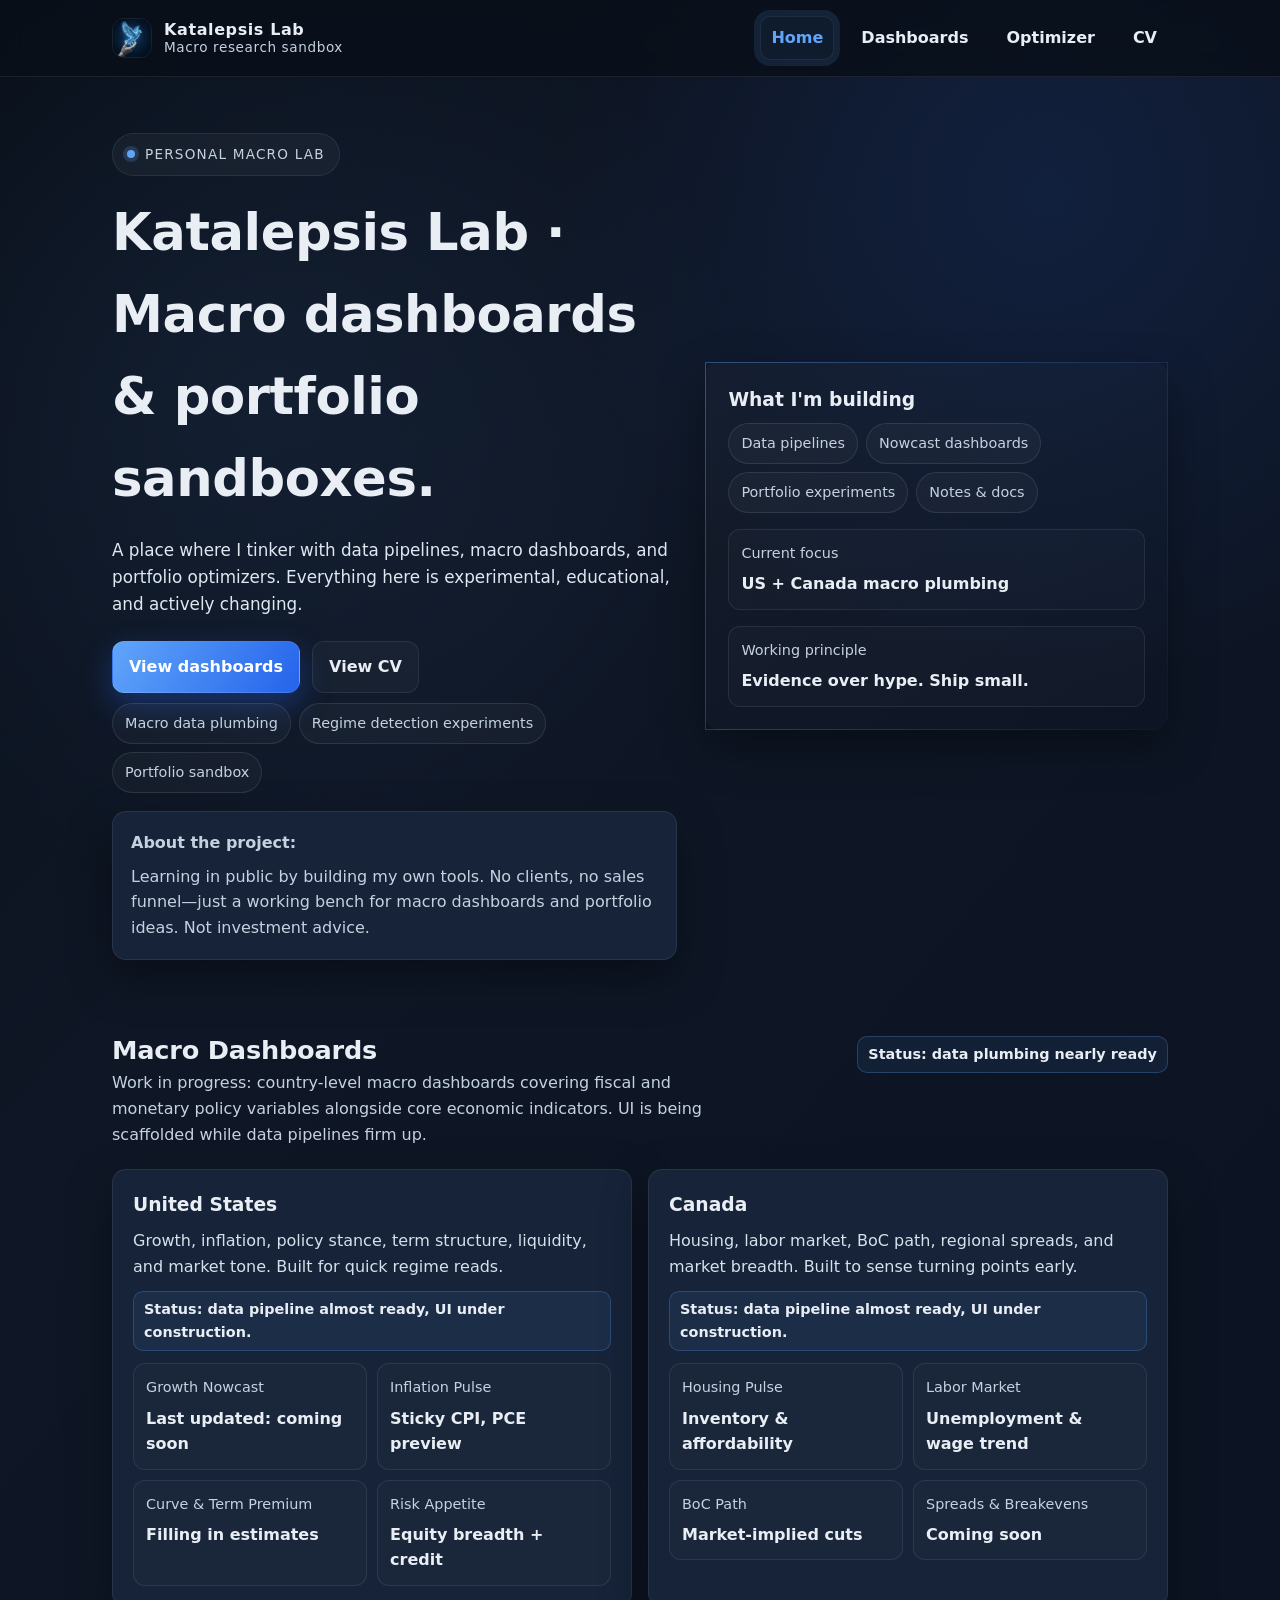
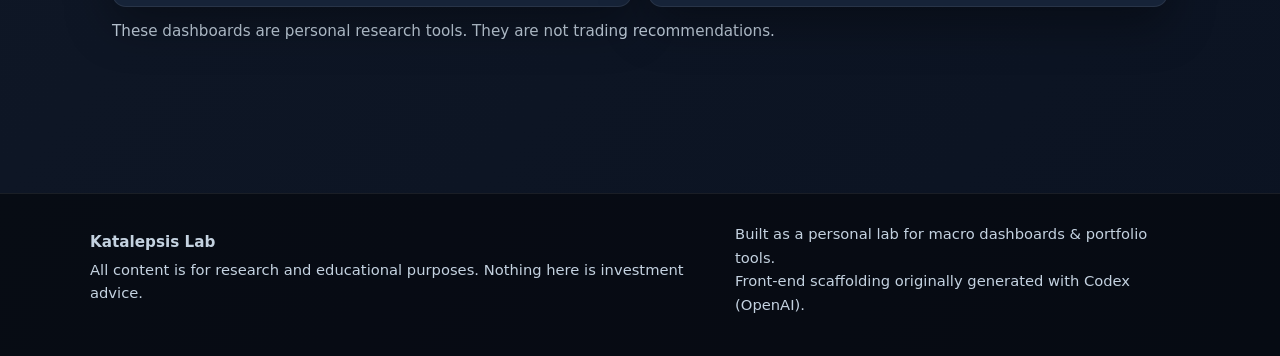
==== index.html @ 7ab810aa "PNG fix" ====
<!doctype html>
<html lang="en">
<head>
  <meta charset="UTF-8" />
  <meta name="viewport" content="width=device-width, initial-scale=1" />
  <title>Katalepsis Lab | Personal Macro Sandbox</title>
  <link rel="stylesheet" href="styles.css" />
</head>
<body data-page="home">
  <header>
    <div class="nav" id="siteNav">
      <a class="logo" href="index.html#home">
        <img src="logo.PNG" alt="Katalepsis Logo" class="logo-img" />
        <div>
          <span class="brand">Katalepsis Lab</span>
          <span class="tagline">Macro research sandbox</span>
        </div>
      </a>
      <button class="nav-toggle" aria-label="Toggle navigation" id="navToggle">Menu</button>
      <nav class="nav-links" aria-label="Primary">
        <a class="nav-link" data-page="home" href="index.html#home">Home</a>
        <a class="nav-link" data-page="dashboards" href="index.html#dashboards">Dashboards</a>
        <a class="nav-link" data-page="optimizer" href="optimizer.html">Optimizer</a>
        <a class="nav-link" data-page="cv" href="cv.html">CV</a>
      </nav>
    </div>
  </header>

  <main>
    <section class="hero" id="home">
      <div>
        <div class="eyebrow"><span class="dot"></span><span>Personal macro lab</span></div>
        <h1>Katalepsis Lab · Macro dashboards & portfolio sandboxes.</h1>
        <p class="lede">A place where I tinker with data pipelines, macro dashboards, and portfolio optimizers. Everything here is experimental, educational, and actively changing.</p>
        <div class="hero-cta">
          <a class="btn btn-primary" href="#dashboards">View dashboards</a>
          <a class="btn" href="cv.html">View CV</a>
        </div>
        <div class="chips">
          <span class="pill">Macro data plumbing</span>
          <span class="pill">Regime detection experiments</span>
          <span class="pill">Portfolio sandbox</span>
        </div>
        <div class="about-block">
          <strong>About the project:</strong>
          <p style="margin: 8px 0 0;">Learning in public by building my own tools. No clients, no sales funnel—just a working bench for macro dashboards and portfolio ideas. Not investment advice.</p>
        </div>
      </div>
      <div class="panel hero-panel">
        <div>
          <h3 style="margin: 0 0 8px;">What I'm building</h3>
          <div class="chips">
            <span class="pill">Data pipelines</span>
            <span class="pill">Nowcast dashboards</span>
            <span class="pill">Portfolio experiments</span>
            <span class="pill">Notes & docs</span>
          </div>
        </div>
        <div class="grid-two">
          <div class="tile">
            <div class="label">Current focus</div>
            <div class="value">US + Canada macro plumbing</div>
          </div>
          <div class="tile">
            <div class="label">Working principle</div>
            <div class="value">Evidence over hype. Ship small.</div>
          </div>
        </div>
      </div>
    </section>

    <section id="dashboards">
      <div class="section-header">
        <div>
          <h2>Macro Dashboards</h2>
          <p>Work in progress: country-level macro dashboards covering fiscal and monetary policy variables alongside core economic indicators. UI is being scaffolded while data pipelines firm up.</p>
        </div>
        <span class="status">Status: data plumbing nearly ready</span>
      </div>

      <div class="cards">
        <article class="card">
          <h3>United States</h3>
          <p>Growth, inflation, policy stance, term structure, liquidity, and market tone. Built for quick regime reads.</p>
          <span class="status">Status: data pipeline almost ready, UI under construction.</span>
          <div class="tiles">
            <div class="tile">
              <div class="label">Growth Nowcast</div>
              <div class="value">Last updated: coming soon</div>
            </div>
            <div class="tile">
              <div class="label">Inflation Pulse</div>
              <div class="value">Sticky CPI, PCE preview</div>
            </div>
            <div class="tile">
              <div class="label">Curve & Term Premium</div>
              <div class="value">Filling in estimates</div>
            </div>
            <div class="tile">
              <div class="label">Risk Appetite</div>
              <div class="value">Equity breadth + credit</div>
            </div>
          </div>
        </article>

        <article class="card">
          <h3>Canada</h3>
          <p>Housing, labor market, BoC path, regional spreads, and market breadth. Built to sense turning points early.</p>
          <span class="status">Status: data pipeline almost ready, UI under construction.</span>
          <div class="tiles">
            <div class="tile">
              <div class="label">Housing Pulse</div>
              <div class="value">Inventory & affordability</div>
            </div>
            <div class="tile">
              <div class="label">Labor Market</div>
              <div class="value">Unemployment & wage trend</div>
            </div>
            <div class="tile">
              <div class="label">BoC Path</div>
              <div class="value">Market-implied cuts</div>
            </div>
            <div class="tile">
              <div class="label">Spreads & Breakevens</div>
              <div class="value">Coming soon</div>
            </div>
          </div>
        </article>
      </div>

      <div class="note">These dashboards are personal research tools. They are not trading recommendations.</div>
    </section>
  </main>

  <footer>
    <div class="nav" style="padding: 0; max-width: 1100px;">
      <div>
        <strong>Katalepsis Lab</strong>
        <div class="help">All content is for research and educational purposes. Nothing here is investment advice.</div>
      </div>
      <div class="help">Built as a personal lab for macro dashboards & portfolio tools.<br>
        Front-end scaffolding originally generated with Codex (OpenAI).</div>
    </div>
  </footer>

  <script>
    const navToggle = document.getElementById("navToggle");
    const siteNav = document.getElementById("siteNav");
    navToggle?.addEventListener("click", () => {
      siteNav.classList.toggle("open");
    });

    // Highlight the active nav item based on the current page
    const activePage = document.body?.dataset?.page;
    document.querySelectorAll(".nav-link").forEach((link) => {
      if (link.dataset.page === activePage) {
        link.classList.add("active");
      }
      link.addEventListener("click", () => siteNav.classList.remove("open"));
    });
  </script>
</body>
</html>
---- styles.css ----
:root {
  --bg: #0d141f;
  --panel: #121c2b;
  --card: #162338;
  --text: #e9eef5;
  --muted: #c4d2e0;
  
  /* INSTITUTIONAL BLUE PALETTE */
  --accent: #60a5fa;        /* Soft Blue (Text/Links) */
  --accent-strong: #2563eb; /* Royal Blue (Buttons/Active) */
  
  --edge: rgba(255, 255, 255, 0.08);
  --shadow: 0 18px 46px rgba(0, 0, 0, 0.35);
  --radius: 14px;
}

* { box-sizing: border-box; }

html { scroll-behavior: smooth; }

body {
  margin: 0;
  min-height: 100vh;
  font-family: "Inter", "Segoe UI", system-ui, sans-serif;
  color: var(--text);
  /* Updated background gradients to subtle blue/slate tones */
  background: radial-gradient(circle at 20% 20%, rgba(96, 165, 250, 0.08), transparent 26%),
              radial-gradient(circle at 82% 10%, rgba(37, 99, 235, 0.12), transparent 24%),
              linear-gradient(130deg, #090f19 0%, #0f1726 35%, #0b1322 100%);
  line-height: 1.6;
  -webkit-font-smoothing: antialiased;
}

a { color: var(--accent); }

header {
  position: sticky;
  top: 0;
  z-index: 20;
  backdrop-filter: blur(12px);
  background: rgba(9, 15, 25, 0.82);
  border-bottom: 1px solid var(--edge);
}

.nav {
  display: flex;
  align-items: center;
  justify-content: space-between;
  max-width: 1100px;
  margin: 0 auto;
  padding: 16px 22px;
  gap: 14px;
}

.logo {
  display: flex;
  align-items: center;
  gap: 12px;
  font-weight: 700;
  letter-spacing: 0.6px;
  color: var(--text);
  text-decoration: none;
}

.logo-img {
  width: 40px;
  height: 40px;
  border-radius: 12px;      /* Matches the original corner curve */
  object-fit: cover;        /* Ensures the image fills the square without stretching */
  border: 1px solid var(--edge);
}

.logo-mark {
  width: 40px;
  height: 40px;
  border-radius: 12px;
  /* Updated logo gradients to blue */
  background: linear-gradient(135deg, rgba(96, 165, 250, 0.15), rgba(37, 99, 235, 0.45));
  border: 1px solid var(--edge);
  box-shadow: 0 0 0 6px rgba(96, 165, 250, 0.14), 0 12px 30px rgba(0, 0, 0, 0.28);
}

.logo span { display: block; line-height: 1.2; }
.logo .brand { font-size: 1rem; }
.logo .tagline { font-size: 0.85rem; color: var(--muted); font-weight: 500; }

.nav-links {
  display: flex;
  align-items: center;
  gap: 16px;
}

.nav-links .nav-link {
  color: var(--text);
  text-decoration: none;
  padding: 8px 10px;
  border-radius: 10px;
  border: 1px solid transparent;
  font-weight: 600;
  transition: all 0.2s ease;
}

.nav-links .nav-link:hover,
.nav-links .nav-link:focus-visible {
  color: var(--accent);
  border-color: var(--edge);
  background: rgba(255, 255, 255, 0.04);
}

.nav-links .nav-link.active {
  color: var(--accent);
  border-color: var(--edge);
  /* Active state blue tint */
  background: rgba(96, 165, 250, 0.08);
  box-shadow: 0 0 0 6px rgba(96, 165, 250, 0.12);
}

.nav-toggle {
  display: none;
  background: rgba(255, 255, 255, 0.06);
  border: 1px solid var(--edge);
  color: var(--text);
  border-radius: 10px;
  padding: 10px;
  cursor: pointer;
}

main {
  max-width: 1100px;
  margin: 0 auto;
  padding: 28px 22px 80px;
}

section { margin-bottom: 70px; }

.hero {
  margin: 28px 0 70px;
  display: grid;
  grid-template-columns: 1.1fr 0.9fr;
  gap: 28px;
  align-items: center;
}

.eyebrow {
  display: inline-flex;
  align-items: center;
  gap: 10px;
  font-size: 0.85rem;
  text-transform: uppercase;
  letter-spacing: 1.2px;
  color: var(--muted);
  background: rgba(255, 255, 255, 0.04);
  border: 1px solid var(--edge);
  border-radius: 999px;
  padding: 10px 14px;
}

.eyebrow .dot {
  width: 8px;
  height: 8px;
  border-radius: 999px;
  background: var(--accent);
  box-shadow: 0 0 0 4px rgba(96, 165, 250, 0.2);
}

h1 { font-size: clamp(2.2rem, 4vw, 3.4rem); margin: 16px 0 12px; letter-spacing: -0.4px; }
.lede { font-size: 1.05rem; color: #dfe7f1; max-width: 640px; }
.note { font-size: 0.95rem; color: var(--muted); margin-top: 12px; }

.hero-cta {
  display: flex;
  flex-wrap: wrap;
  gap: 12px;
  margin: 24px 0 10px;
}

.btn {
  display: inline-flex;
  align-items: center;
  gap: 10px;
  padding: 12px 16px;
  border-radius: 12px;
  font-weight: 700;
  border: 1px solid var(--edge);
  text-decoration: none;
  transition: transform 0.2s ease, box-shadow 0.2s ease, background 0.2s ease, color 0.2s ease;
  cursor: pointer;
  color: var(--text);
  background: rgba(255, 255, 255, 0.03);
}

.btn:hover,
.btn:focus-visible {
  transform: translateY(-2px);
  box-shadow: 0 10px 24px rgba(0, 0, 0, 0.32);
  background: rgba(255, 255, 255, 0.06);
}

.btn-primary {
  /* Updated gradient to blue */
  background: linear-gradient(120deg, var(--accent) 0%, var(--accent-strong) 100%);
  color: #ffffff; /* White text for better contrast on blue */
  box-shadow: 0 12px 30px rgba(37, 99, 235, 0.35);
}

.btn-primary:hover,
.btn-primary:focus-visible,
.btn-primary:active {
  background: linear-gradient(120deg, var(--accent) 0%, #3b82f6 100%);
  color: #ffffff;
  border-color: var(--edge);
  box-shadow: 0 12px 30px rgba(37, 99, 235, 0.42);
}

.chips {
  display: flex;
  flex-wrap: wrap;
  gap: 8px;
}

.pill {
  display: inline-flex;
  align-items: center;
  gap: 6px;
  font-size: 0.9rem;
  padding: 8px 12px;
  border-radius: 999px;
  border: 1px solid rgba(255, 255, 255, 0.1);
  color: var(--muted);
  background: rgba(255, 255, 255, 0.03);
}

.section-header {
  display: flex;
  align-items: baseline;
  justify-content: space-between;
  gap: 14px;
  margin-bottom: 22px;
  flex-wrap: wrap;
}

.section-header h2 { margin: 0; font-size: 1.6rem; letter-spacing: -0.2px; }
.section-header p { margin: 0; color: var(--muted); max-width: 620px; }

.cards {
  display: grid;
  grid-template-columns: repeat(auto-fit, minmax(260px, 1fr));
  gap: 16px;
}

.card {
  border-radius: var(--radius);
  border: 1px solid var(--edge);
  background: var(--card);
  padding: 20px;
  box-shadow: var(--shadow);
  position: relative;
  overflow: hidden;
}

.card::before {
  content: "";
  position: absolute;
  inset: -1px;
  /* Updated hover gradient to blue */
  background: linear-gradient(140deg, rgba(96, 165, 250, 0.15), transparent 55%);
  z-index: 0;
  opacity: 0;
  transition: opacity 0.25s ease;
}

.card:hover::before { opacity: 1; }

.card h3 { margin: 0 0 8px; }
.card p { margin: 0 0 12px; color: #d6e1ec; }

.status {
  display: inline-flex;
  padding: 6px 10px;
  border-radius: 10px;
  /* Updated status pills to blue */
  background: rgba(96, 165, 250, 0.08);
  border: 1px solid rgba(96, 165, 250, 0.25);
  color: var(--text);
  font-weight: 600;
  font-size: 0.9rem;
}

.tiles {
  display: grid;
  grid-template-columns: repeat(auto-fit, minmax(160px, 1fr));
  gap: 10px;
  margin-top: 12px;
}

.tile {
  border: 1px solid var(--edge);
  border-radius: 12px;
  padding: 12px;
  background: rgba(255, 255, 255, 0.02);
}

.tile .label { color: var(--muted); font-size: 0.9rem; }
.tile .value { font-weight: 700; margin-top: 6px; }

.panel {
  background: linear-gradient(145deg, rgba(255, 255, 255, 0.02), rgba(255, 255, 255, 0));
  border: 1px solid var(--edge);
  border-radius: var(--radius);
  padding: 22px;
  box-shadow: var(--shadow);
}

.hero-panel {
  display: grid;
  gap: 16px;
  /* Updated border gradient to blue */
  border-image: linear-gradient(120deg, rgba(96, 165, 250, 0.4), rgba(96, 165, 250, 0)) 1;
}

.grid-two {
  display: grid;
  grid-template-columns: repeat(auto-fit, minmax(320px, 1fr));
  gap: 16px;
}

.about-block {
  margin-top: 18px;
  background: var(--card);
  border-radius: var(--radius);
  padding: 18px;
  border: 1px solid var(--edge);
  color: var(--muted);
  box-shadow: var(--shadow);
}

label { display: block; font-weight: 600; margin-bottom: 6px; }

input[type="text"],
input[type="password"],
textarea,
select {
  width: 100%;
  background: rgba(255, 255, 255, 0.04);
  border: 1px solid var(--edge);
  border-radius: 10px;
  padding: 10px 12px;
  color: var(--text);
  font-family: inherit;
}

select {
  background: var(--card);
  color: var(--text);
  border: 1px solid var(--edge);
}

select:focus-visible {
  border-color: var(--accent);
  box-shadow: 0 0 0 4px rgba(96, 165, 250, 0.18);
  outline: none;
}

option {
  background: var(--panel);
  color: var(--text);
}

/* Improve visibility when hovering/selected inside dropdowns */
option:hover,
option:focus,
option:checked,
option:active {
  background: var(--accent) !important;
  color: #041118 !important;
}

textarea { resize: vertical; min-height: 60px; }

.help { color: var(--muted); font-size: 0.92rem; margin-top: 4px; }

.chat-grid {
  display: grid;
  grid-template-columns: 0.38fr 0.62fr;
  gap: 16px;
  align-items: start;
}

.chat-config { display: grid; gap: 12px; }

.chat-window {
  background: var(--card);
  border-radius: var(--radius);
  border: 1px solid var(--edge);
  min-height: 420px;
  display: flex;
  flex-direction: column;
  box-shadow: var(--shadow);
  padding: 12px;
}

.chat-messages {
  flex: 1;
  overflow-y: auto;
  padding: 12px;
  display: flex;
  flex-direction: column;
  gap: 8px;
  align-items: stretch;
  align-content: flex-start;
}

.message { display: flex; align-items: flex-start; }
.message.user { justify-content: flex-end; }

.bubble {
  max-width: 90%;
  padding: 10px 12px;
  border-radius: 14px;
  border: 1px solid var(--edge);
  background: rgba(255, 255, 255, 0.02);
  box-shadow: 0 8px 18px rgba(0, 0, 0, 0.25);
  line-height: 1.45;
}

.message.user .bubble {
  /* Updated User Bubble to soft blue */
  background: rgba(96, 165, 250, 0.12);
  border-color: rgba(96, 165, 250, 0.35);
  color: var(--text);
}

.message.assistant .bubble { color: var(--text); }

.bubble p { margin: 0 0 8px; }
.bubble p:last-child { margin-bottom: 0; }

.bubble strong { color: #f2f7ff; }
.bubble em { color: #d8e7ff; }

.bubble code.inline-code {
  background: rgba(255, 255, 255, 0.06);
  border: 1px solid var(--edge);
  padding: 2px 6px;
  border-radius: 8px;
  font-family: "SFMono-Regular", "Consolas", "Monaco", monospace;
  font-size: 0.95rem;
  color: var(--text);
}

.bubble pre.code-block {
  background: #0b1625;
  border: 1px solid var(--edge);
  border-radius: 12px;
  padding: 12px;
  overflow-x: auto;
  font-family: "SFMono-Regular", "Consolas", "Monaco", monospace;
  font-size: 0.95rem;
  color: var(--text);
  margin: 8px 0 0;
}

.bubble pre.code-block code { white-space: pre; display: block; }

.bubble table.md-table {
  width: 100%;
  border-collapse: collapse;
  margin: 10px 0;
  border: 1px solid var(--edge);
  background: rgba(255, 255, 255, 0.02);
  border-radius: 10px;
  overflow: hidden;
}

.bubble table.md-table th,
.bubble table.md-table td {
  padding: 8px 10px;
  border: 1px solid var(--edge);
  text-align: left;
  font-size: 0.96rem;
}

.bubble table.md-table th {
  background: rgba(255, 255, 255, 0.05);
  color: var(--text);
  font-weight: 700;
}

.bubble table.md-table tr:nth-child(even) td {
  background: rgba(255, 255, 255, 0.03);
}

.bubble hr.md-hr {
  border: none;
  border-top: 1px solid var(--edge);
  margin: 14px 0;
}

.bubble h1,
.bubble h2,
.bubble h3,
.bubble h4,
.bubble h5,
.bubble h6 {
  margin: 0 0 10px;
  line-height: 1.3;
  font-weight: 700;
}

.bubble h1 { font-size: 1.4rem; }
.bubble h2 { font-size: 1.25rem; }
.bubble h3 { font-size: 1.15rem; }
.bubble h4 { font-size: 1.08rem; }
.bubble h5,
.bubble h6 { font-size: 1rem; }

.md-list {
  margin: 6px 0 10px 18px;
  padding: 0 0 0 12px;
  color: var(--text);
}

.md-list li { margin: 6px 0; }

.chat-input {
  border-top: 1px solid var(--edge);
  padding: 10px;
  display: flex;
  gap: 8px;
  background: rgba(5, 8, 14, 0.65);
  backdrop-filter: blur(6px);
  position: sticky;
  bottom: 0;
  margin: 0 4px 4px;
  border-radius: var(--radius);
}

.chat-input textarea {
  min-height: 48px;
  max-height: 120px;
}

.error {
  color: #ffb4a2;
  font-size: 0.95rem;
  margin: 6px 0 0;
}

footer {
  border-top: 1px solid var(--edge);
  padding: 24px 22px 40px;
  color: var(--muted);
  font-size: 0.95rem;
  background: rgba(5, 8, 14, 0.7);
}

/* CV page small helpers */
.list { display: grid; gap: 14px; }
.item-title { font-weight: 700; margin-bottom: 4px; }
.meta { color: var(--muted); font-size: 0.95rem; margin-bottom: 6px; }
.podcast-list { padding-left: 18px; color: var(--text); }
.podcast-list li { margin-bottom: 10px; }

/* Optimizer layout */
.optimizer-layout {
  display: grid;
  grid-template-columns: 1.05fr 0.95fr;
  gap: 16px;
  align-items: start;
}

.optimizer-column { display: flex; flex-direction: column; gap: 14px; }

.chat-panel {
  display: flex;
  flex-direction: column;
  gap: 12px;
}

.chat-history {
  height: 480px;
  overflow-y: auto;
  padding: 12px;
  border-radius: var(--radius);
  border: 1px solid var(--edge);
  background: var(--card);
  box-shadow: var(--shadow);
  scrollbar-width: thin;
  scrollbar-color: var(--edge) #0b1322;
}

.chat-entry { display: flex; margin-bottom: 10px; }
.chat-entry.user { justify-content: flex-end; }

.chat-entry .bubble {
  max-width: 95%;
  width: fit-content;
}

/* Match optimizer chat bubbles to main chatbot styling */
.chat-entry.user .bubble {
  /* Updated User Bubble to soft blue */
  background: rgba(96, 165, 250, 0.12);
  border-color: rgba(96, 165, 250, 0.35);
  color: var(--text);
}
.chat-entry.assistant .bubble {
  color: var(--text);
}

/* Dark scrollbars for optimizer chat */
.chat-history::-webkit-scrollbar {
  width: 10px;
}

.chat-history::-webkit-scrollbar-track {
  background: #0b1322;
  border-radius: 10px;
}

.chat-history::-webkit-scrollbar-thumb {
  background: var(--edge);
  border-radius: 10px;
}

.chat-history::-webkit-scrollbar-thumb:hover {
  background: rgba(96, 165, 250, 0.35); /* Updated hover to blue */
}

.chat-input-bar {
  display: flex;
  gap: 8px;
  align-items: flex-start;
}

.chat-input-bar textarea {
  min-height: 64px;
  max-height: 140px;
}

.allocation-panel h3 { margin: 0 0 8px; }

.allocation-form { display: grid; gap: 10px; }

.allocation-row {
  display: grid;
  grid-template-columns: 1fr 0.8fr;
  gap: 10px;
  align-items: center;
}

.control-buttons { display: flex; gap: 10px; flex-wrap: wrap; margin-top: 6px; }

.mini-table {
  width: 100%;
  border-collapse: collapse;
  margin-top: 10px;
  background: rgba(255, 255, 255, 0.02);
  border: 1px solid var(--edge);
  border-radius: 10px;
  overflow: hidden;
}

.mini-table th,
.mini-table td {
  padding: 8px 10px;
  border: 1px solid var(--edge);
  text-align: left;
}

.mini-table th {
  background: rgba(255, 255, 255, 0.05);
  font-weight: 700;
}

.mini-table tr:nth-child(even) td { background: rgba(255, 255, 255, 0.03); }

.choice-buttons { display: flex; gap: 8px; flex-wrap: wrap; margin-top: 6px; }

@media (max-width: 980px) {
  .hero { grid-template-columns: 1fr; }
  .chat-grid { grid-template-columns: 1fr; }
  .chat-window { min-height: 360px; }
  .chat-input { position: static; }
  .nav-links { display: none; }
  .nav-toggle { display: inline-flex; }
  .nav.open .nav-links {
    display: flex;
    flex-direction: column;
    width: 100%;
    background: rgba(7, 12, 20, 0.94);
    padding: 12px;
    border: 1px solid var(--edge);
    border-radius: 12px;
  }
  .nav { align-items: flex-start; }
  .optimizer-layout { grid-template-columns: 1fr; }
  .chat-history { height: 380px; }
}
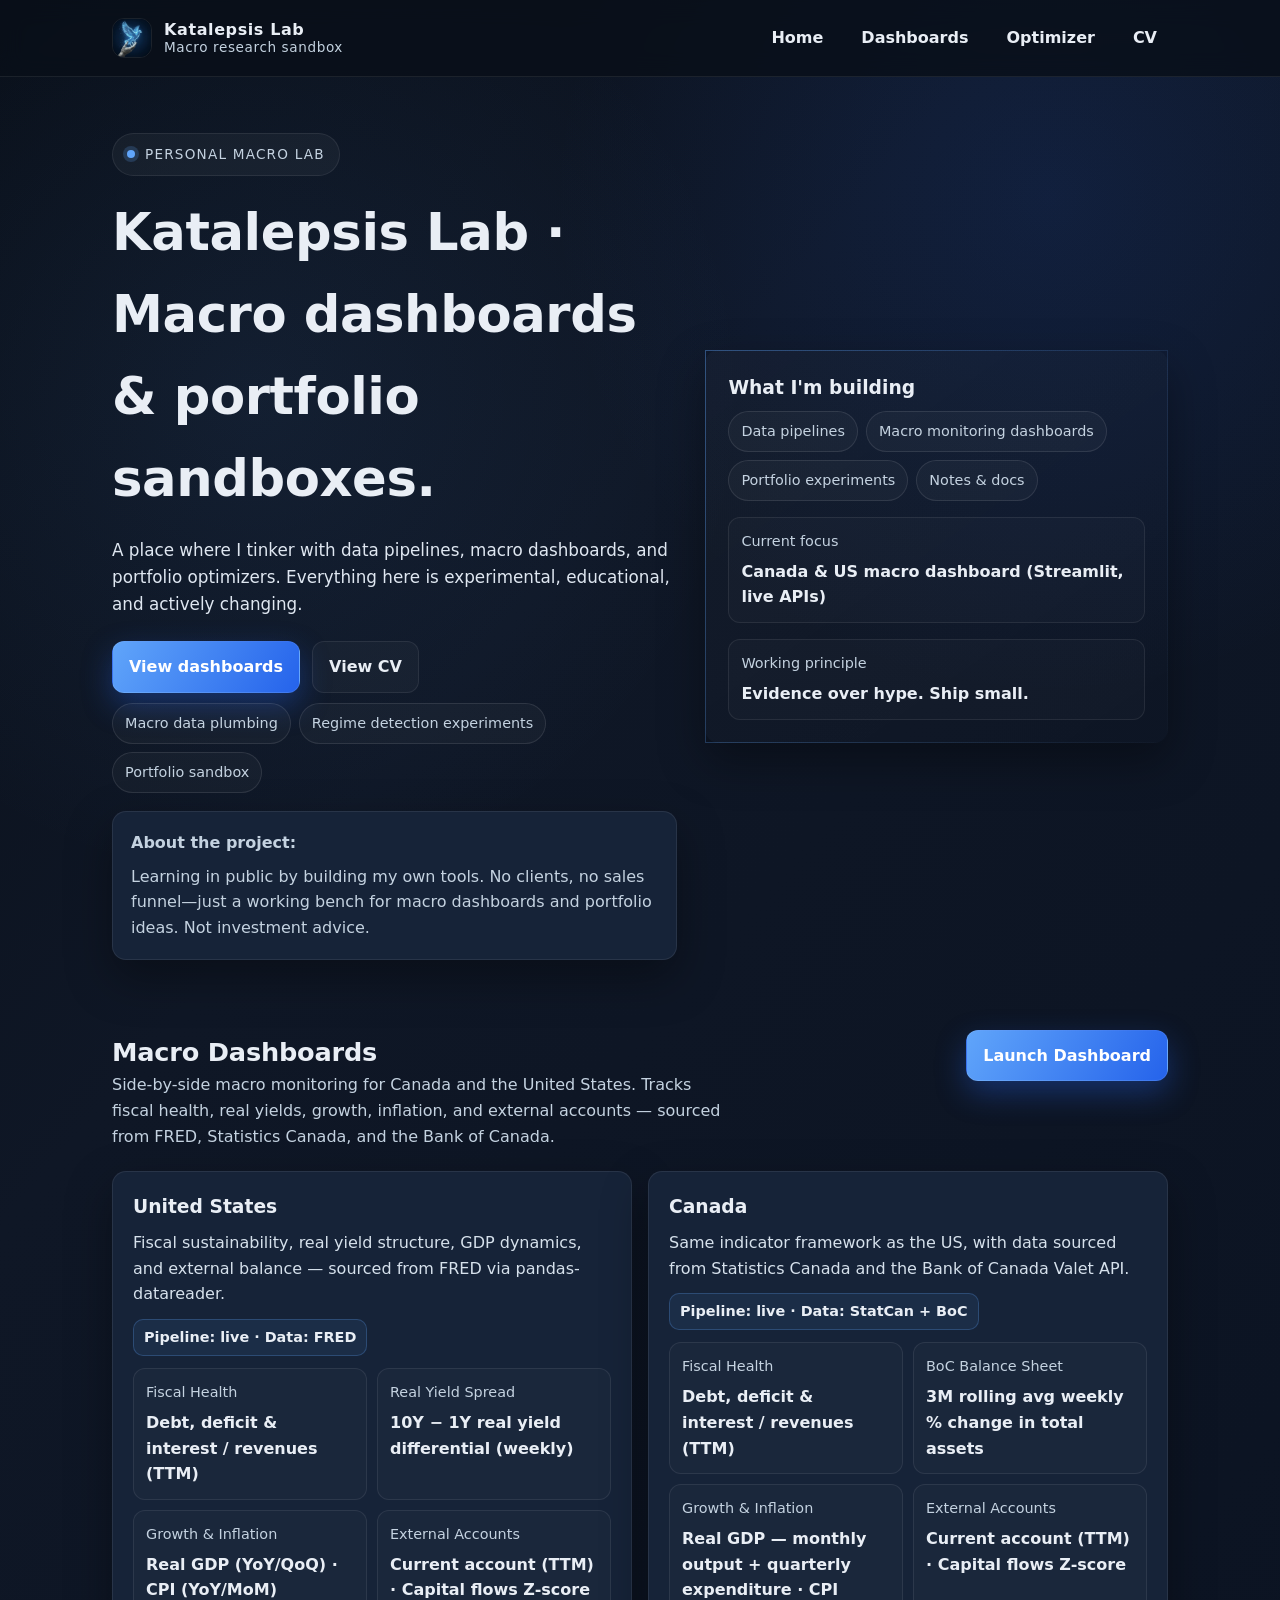
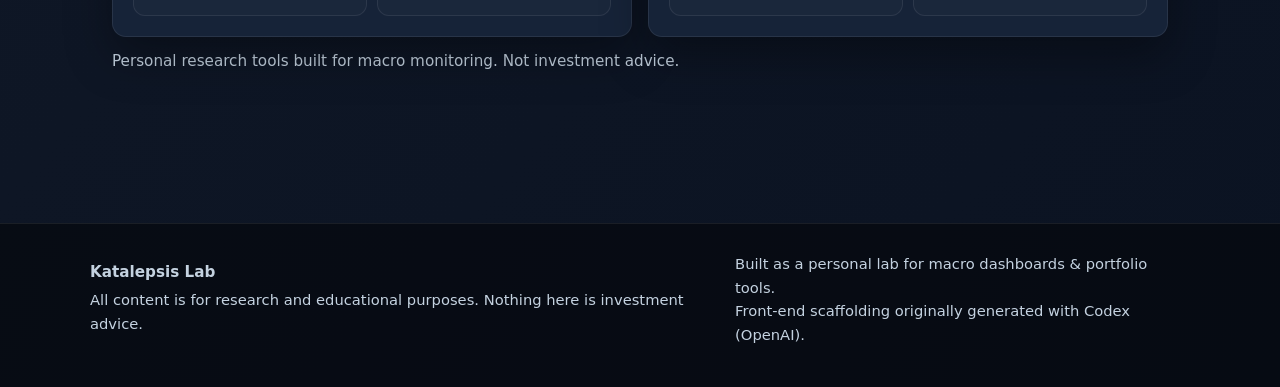
==== commit d1883b63: "Add Launch Dashboard button linking to Streamlit app" ====
--- a/index.html
+++ b/index.html
@@ -51,7 +51,7 @@
           <h3 style="margin: 0 0 8px;">What I'm building</h3>
           <div class="chips">
             <span class="pill">Data pipelines</span>
-            <span class="pill">Nowcast dashboards</span>
+            <span class="pill">Macro monitoring dashboards</span>
             <span class="pill">Portfolio experiments</span>
             <span class="pill">Notes & docs</span>
           </div>
@@ -59,7 +59,7 @@
         <div class="grid-two">
           <div class="tile">
             <div class="label">Current focus</div>
-            <div class="value">US + Canada macro plumbing</div>
+            <div class="value">Canada & US macro dashboard (Streamlit, live APIs)</div>
           </div>
           <div class="tile">
             <div class="label">Working principle</div>
@@ -73,62 +73,62 @@
       <div class="section-header">
         <div>
           <h2>Macro Dashboards</h2>
-          <p>Work in progress: country-level macro dashboards covering fiscal and monetary policy variables alongside core economic indicators. UI is being scaffolded while data pipelines firm up.</p>
+          <p>Side-by-side macro monitoring for Canada and the United States. Tracks fiscal health, real yields, growth, inflation, and external accounts — sourced from FRED, Statistics Canada, and the Bank of Canada.</p>
         </div>
-        <span class="status">Status: data plumbing nearly ready</span>
+        <a class="btn btn-primary" href="https://macrodashboard-3djgtnt967kzuv53mbqwgt.streamlit.app" target="_blank" rel="noopener">Launch Dashboard</a>
       </div>
 
       <div class="cards">
         <article class="card">
           <h3>United States</h3>
-          <p>Growth, inflation, policy stance, term structure, liquidity, and market tone. Built for quick regime reads.</p>
-          <span class="status">Status: data pipeline almost ready, UI under construction.</span>
+          <p>Fiscal sustainability, real yield structure, GDP dynamics, and external balance — sourced from FRED via pandas-datareader.</p>
+          <span class="status">Pipeline: live · Data: FRED</span>
           <div class="tiles">
             <div class="tile">
-              <div class="label">Growth Nowcast</div>
-              <div class="value">Last updated: coming soon</div>
+              <div class="label">Fiscal Health</div>
+              <div class="value">Debt, deficit & interest / revenues (TTM)</div>
             </div>
             <div class="tile">
-              <div class="label">Inflation Pulse</div>
-              <div class="value">Sticky CPI, PCE preview</div>
+              <div class="label">Real Yield Spread</div>
+              <div class="value">10Y − 1Y real yield differential (weekly)</div>
             </div>
             <div class="tile">
-              <div class="label">Curve & Term Premium</div>
-              <div class="value">Filling in estimates</div>
+              <div class="label">Growth & Inflation</div>
+              <div class="value">Real GDP (YoY/QoQ) · CPI (YoY/MoM)</div>
             </div>
             <div class="tile">
-              <div class="label">Risk Appetite</div>
-              <div class="value">Equity breadth + credit</div>
+              <div class="label">External Accounts</div>
+              <div class="value">Current account (TTM) · Capital flows Z-score</div>
             </div>
           </div>
         </article>
 
         <article class="card">
           <h3>Canada</h3>
-          <p>Housing, labor market, BoC path, regional spreads, and market breadth. Built to sense turning points early.</p>
-          <span class="status">Status: data pipeline almost ready, UI under construction.</span>
+          <p>Same indicator framework as the US, with data sourced from Statistics Canada and the Bank of Canada Valet API.</p>
+          <span class="status">Pipeline: live · Data: StatCan + BoC</span>
           <div class="tiles">
             <div class="tile">
-              <div class="label">Housing Pulse</div>
-              <div class="value">Inventory & affordability</div>
+              <div class="label">Fiscal Health</div>
+              <div class="value">Debt, deficit & interest / revenues (TTM)</div>
             </div>
             <div class="tile">
-              <div class="label">Labor Market</div>
-              <div class="value">Unemployment & wage trend</div>
+              <div class="label">BoC Balance Sheet</div>
+              <div class="value">3M rolling avg weekly % change in total assets</div>
             </div>
             <div class="tile">
-              <div class="label">BoC Path</div>
-              <div class="value">Market-implied cuts</div>
+              <div class="label">Growth & Inflation</div>
+              <div class="value">Real GDP — monthly output + quarterly expenditure · CPI</div>
             </div>
             <div class="tile">
-              <div class="label">Spreads & Breakevens</div>
-              <div class="value">Coming soon</div>
+              <div class="label">External Accounts</div>
+              <div class="value">Current account (TTM) · Capital flows Z-score</div>
             </div>
           </div>
         </article>
       </div>
 
-      <div class="note">These dashboards are personal research tools. They are not trading recommendations.</div>
+      <div class="note">Personal research tools built for macro monitoring. Not investment advice.</div>
     </section>
   </main>
 
@@ -143,21 +143,6 @@
     </div>
   </footer>
 
-  <script>
-    const navToggle = document.getElementById("navToggle");
-    const siteNav = document.getElementById("siteNav");
-    navToggle?.addEventListener("click", () => {
-      siteNav.classList.toggle("open");
-    });
-
-    // Highlight the active nav item based on the current page
-    const activePage = document.body?.dataset?.page;
-    document.querySelectorAll(".nav-link").forEach((link) => {
-      if (link.dataset.page === activePage) {
-        link.classList.add("active");
-      }
-      link.addEventListener("click", () => siteNav.classList.remove("open"));
-    });
-  </script>
+  <script src="nav.js"></script>
 </body>
 </html>
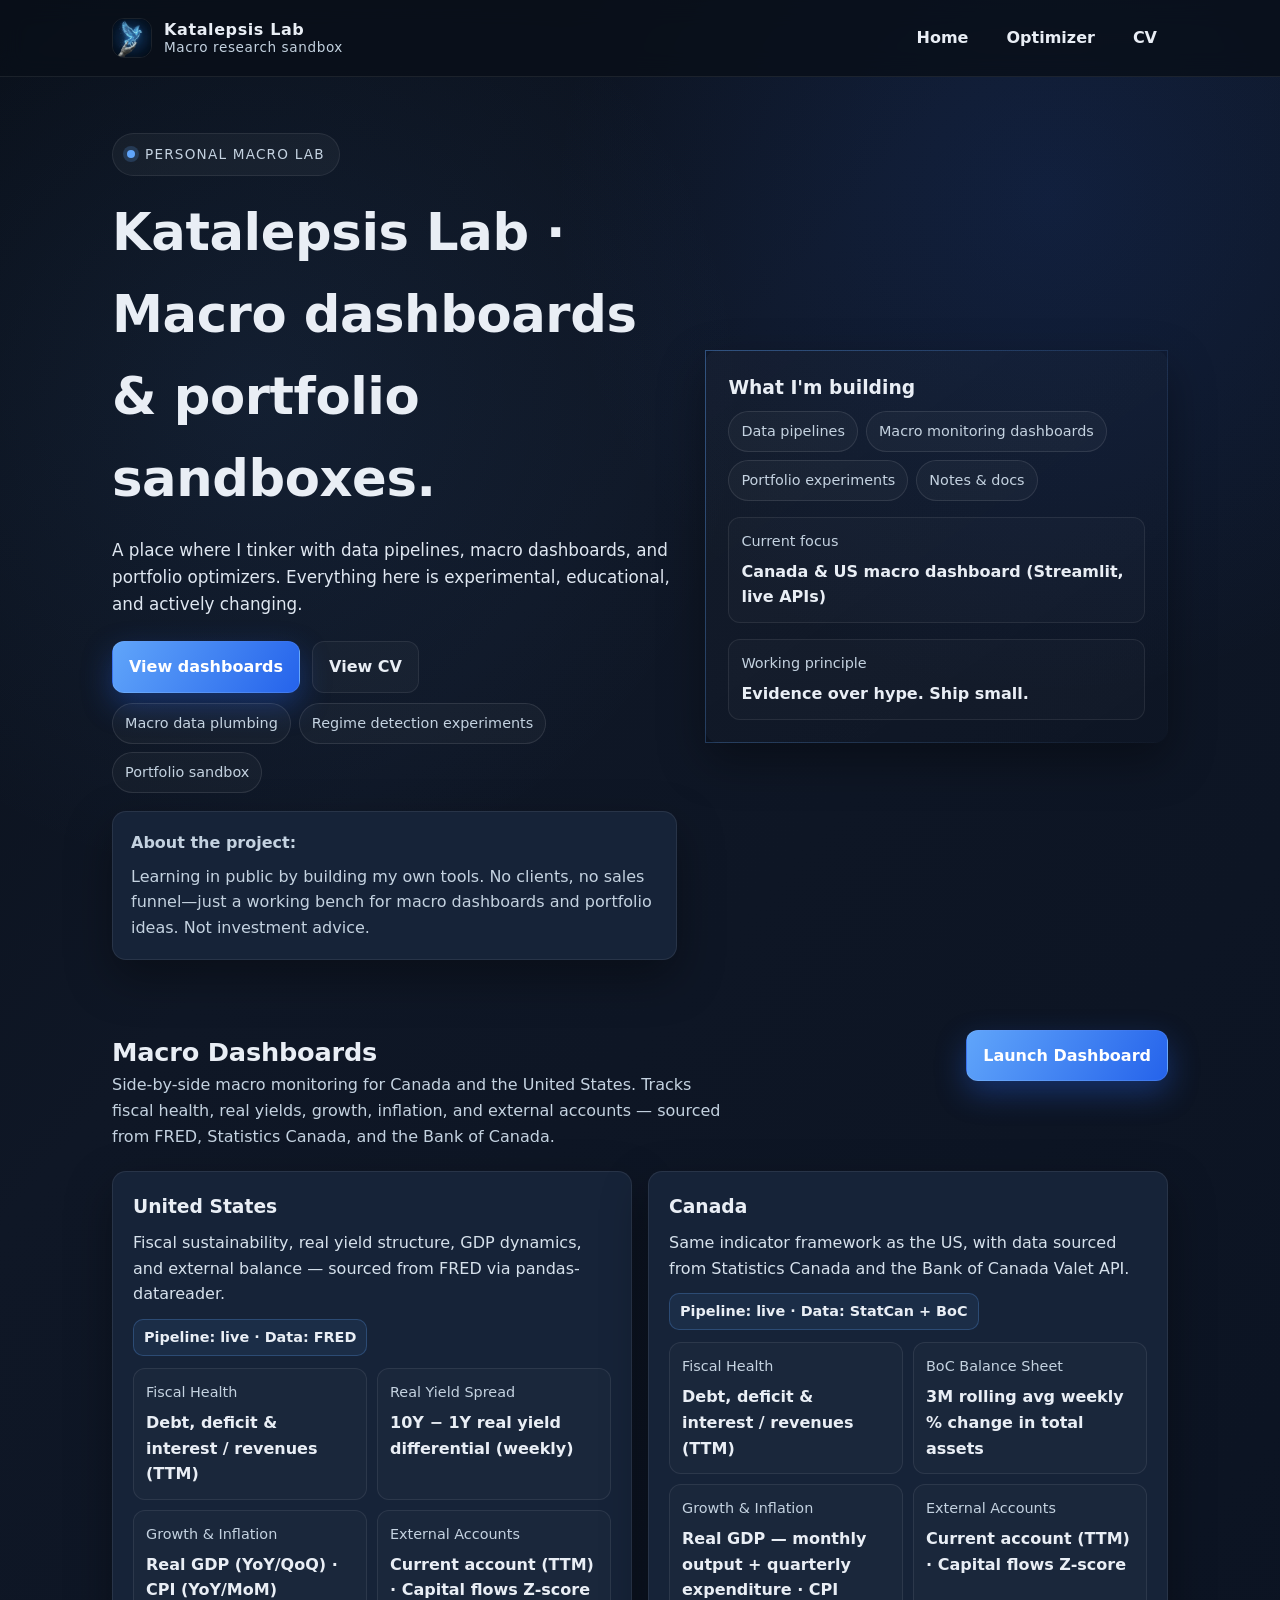
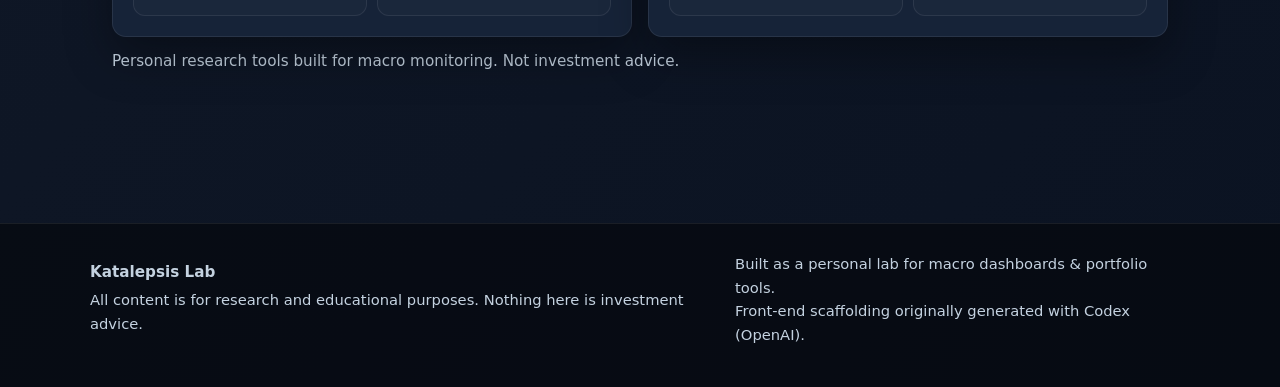
==== commit b2e519a9: "Remove Dashboards nav link, point hero CTA to Streamlit" ====
--- a/index.html
+++ b/index.html
@@ -19,7 +19,6 @@
       <button class="nav-toggle" aria-label="Toggle navigation" id="navToggle">Menu</button>
       <nav class="nav-links" aria-label="Primary">
         <a class="nav-link" data-page="home" href="index.html#home">Home</a>
-        <a class="nav-link" data-page="dashboards" href="index.html#dashboards">Dashboards</a>
         <a class="nav-link" data-page="optimizer" href="optimizer.html">Optimizer</a>
         <a class="nav-link" data-page="cv" href="cv.html">CV</a>
       </nav>
@@ -33,7 +32,7 @@
         <h1>Katalepsis Lab · Macro dashboards & portfolio sandboxes.</h1>
         <p class="lede">A place where I tinker with data pipelines, macro dashboards, and portfolio optimizers. Everything here is experimental, educational, and actively changing.</p>
         <div class="hero-cta">
-          <a class="btn btn-primary" href="#dashboards">View dashboards</a>
+          <a class="btn btn-primary" href="https://macrodashboard-3djgtnt967kzuv53mbqwgt.streamlit.app" target="_blank" rel="noopener">View dashboards</a>
           <a class="btn" href="cv.html">View CV</a>
         </div>
         <div class="chips">
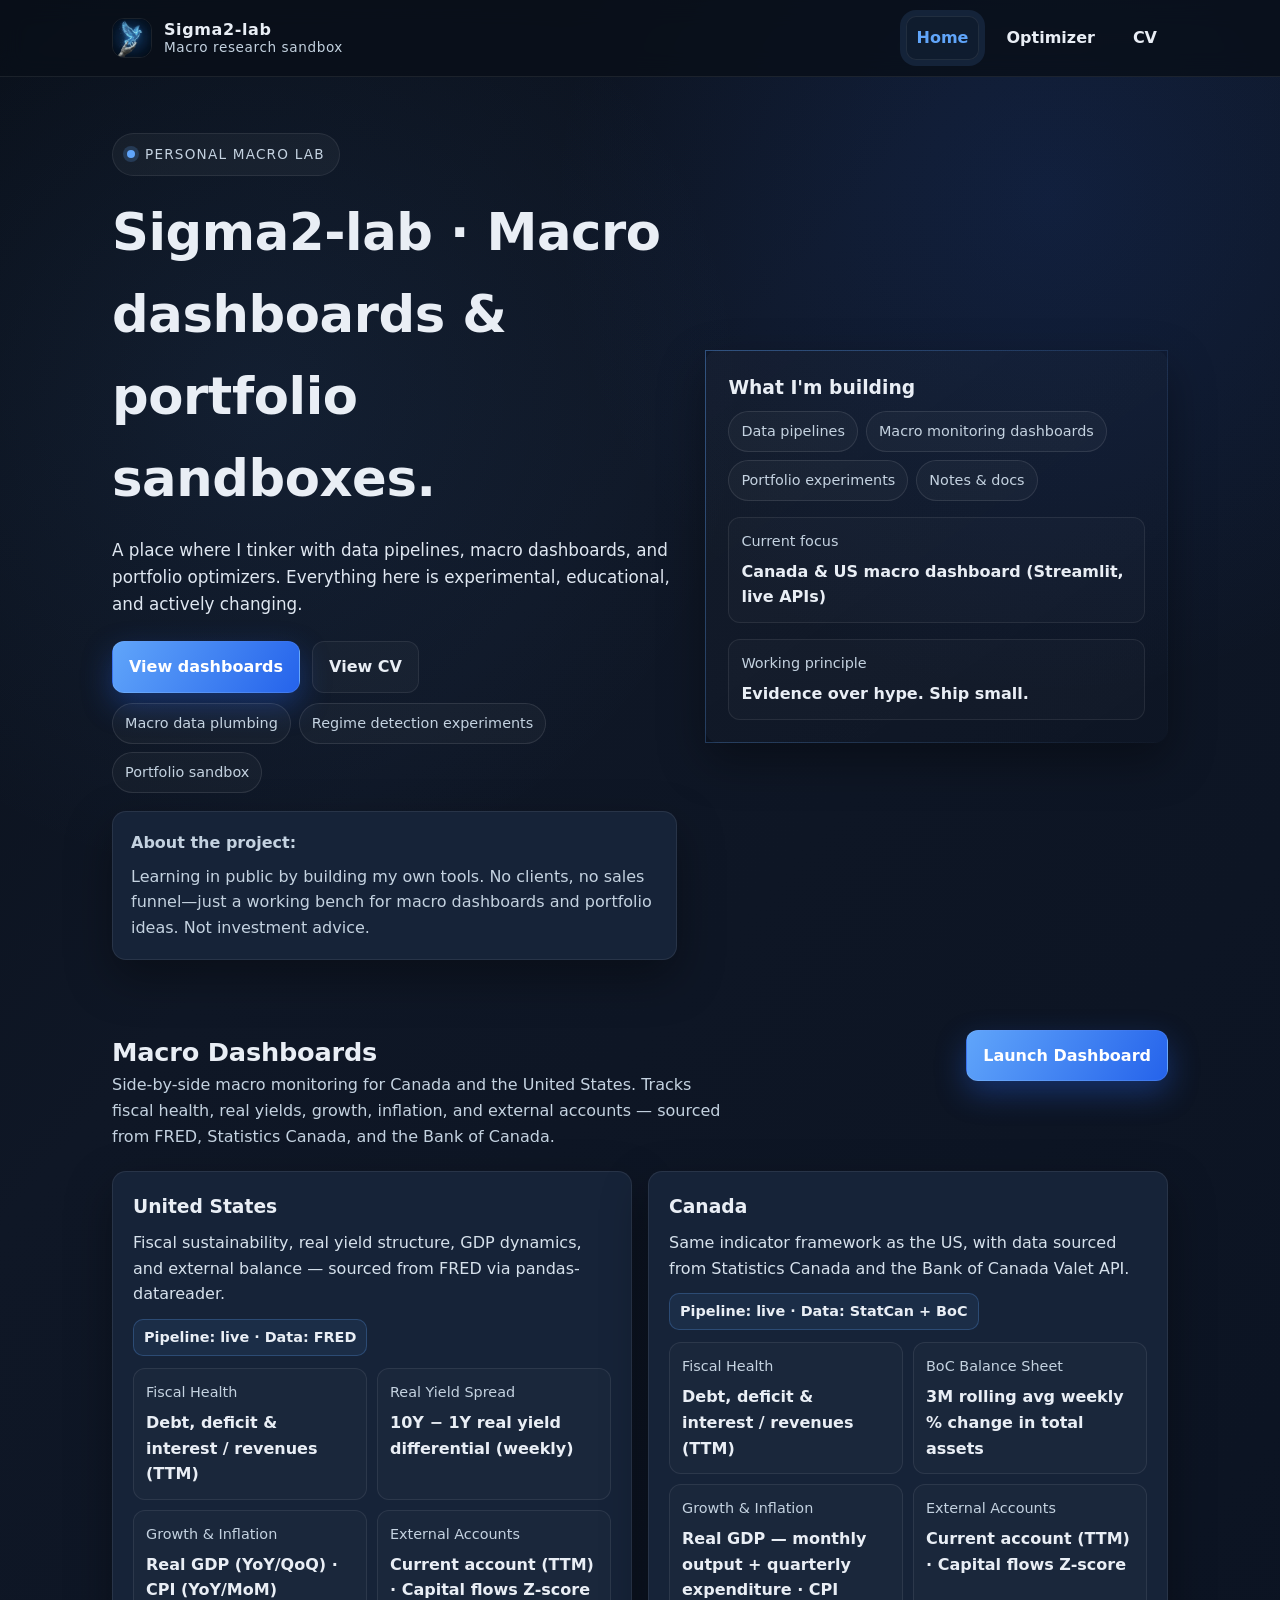
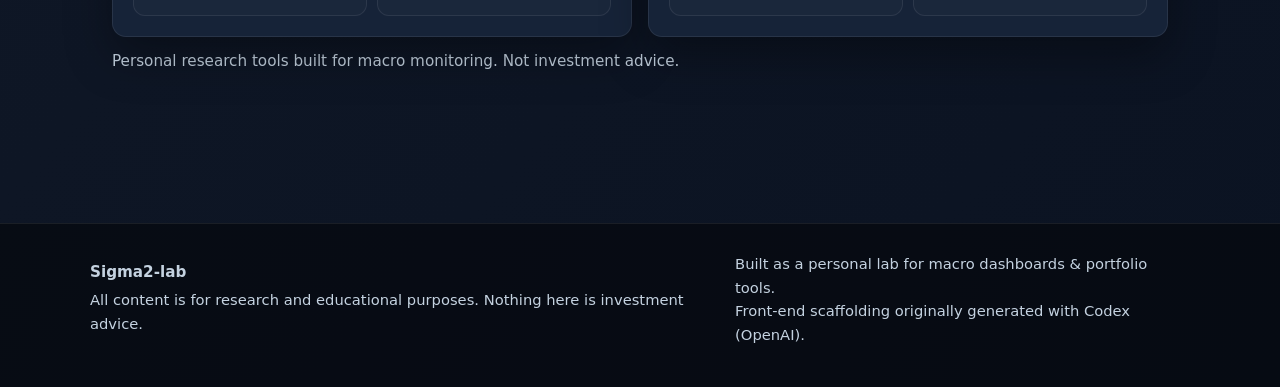
==== commit bbae7d04: "Rename project from Katalepsis Lab to Sigma2-lab Co-Authored-By: Claude Sonnet 4.6 <noreply@anthropi" ====
--- a/index.html
+++ b/index.html
@@ -3,16 +3,16 @@
 <head>
   <meta charset="UTF-8" />
   <meta name="viewport" content="width=device-width, initial-scale=1" />
-  <title>Katalepsis Lab | Personal Macro Sandbox</title>
+  <title>Sigma2-lab | Personal Macro Sandbox</title>
   <link rel="stylesheet" href="styles.css" />
 </head>
 <body data-page="home">
   <header>
     <div class="nav" id="siteNav">
       <a class="logo" href="index.html#home">
-        <img src="logo.PNG" alt="Katalepsis Logo" class="logo-img" />
+        <img src="logo.PNG" alt="Sigma2-lab Logo" class="logo-img" />
         <div>
-          <span class="brand">Katalepsis Lab</span>
+          <span class="brand">Sigma2-lab</span>
           <span class="tagline">Macro research sandbox</span>
         </div>
       </a>
@@ -29,7 +29,7 @@
     <section class="hero" id="home">
       <div>
         <div class="eyebrow"><span class="dot"></span><span>Personal macro lab</span></div>
-        <h1>Katalepsis Lab · Macro dashboards & portfolio sandboxes.</h1>
+        <h1>Sigma2-lab · Macro dashboards & portfolio sandboxes.</h1>
         <p class="lede">A place where I tinker with data pipelines, macro dashboards, and portfolio optimizers. Everything here is experimental, educational, and actively changing.</p>
         <div class="hero-cta">
           <a class="btn btn-primary" href="https://macrodashboard-3djgtnt967kzuv53mbqwgt.streamlit.app" target="_blank" rel="noopener">View dashboards</a>
@@ -134,7 +134,7 @@
   <footer>
     <div class="nav" style="padding: 0; max-width: 1100px;">
       <div>
-        <strong>Katalepsis Lab</strong>
+        <strong>Sigma2-lab</strong>
         <div class="help">All content is for research and educational purposes. Nothing here is investment advice.</div>
       </div>
       <div class="help">Built as a personal lab for macro dashboards & portfolio tools.<br>
--- a/styles.css
+++ b/styles.css
@@ -561,12 +561,60 @@
 .podcast-list { padding-left: 18px; color: var(--text); }
 .podcast-list li { margin-bottom: 10px; }
 
+/* Optimizer setup guide */
+.setup-guide {
+  margin-top: 14px;
+  border: 1px solid var(--edge);
+  border-radius: 10px;
+  background: rgba(96, 165, 250, 0.04);
+  overflow: hidden;
+}
+
+.setup-guide summary {
+  cursor: pointer;
+  padding: 10px 14px;
+  font-weight: 600;
+  font-size: 0.92rem;
+  color: var(--accent);
+  list-style: none;
+  user-select: none;
+  display: flex;
+  align-items: center;
+  gap: 8px;
+}
+
+.setup-guide summary::-webkit-details-marker { display: none; }
+
+.setup-guide summary::before {
+  content: "▶";
+  font-size: 0.7rem;
+  transition: transform 0.2s ease;
+  color: var(--muted);
+}
+
+.setup-guide[open] summary::before { transform: rotate(90deg); }
+
+.setup-steps {
+  margin: 0;
+  padding: 0 14px 12px 32px;
+  color: var(--muted);
+  font-size: 0.9rem;
+  line-height: 1.6;
+  display: flex;
+  flex-direction: column;
+  gap: 6px;
+}
+
+.setup-steps li { padding-left: 4px; }
+.setup-steps strong { color: var(--text); }
+
 /* Optimizer layout */
 .optimizer-layout {
   display: grid;
   grid-template-columns: 1.05fr 0.95fr;
   gap: 16px;
   align-items: start;
+  margin-top: 16px;
 }
 
 .optimizer-column { display: flex; flex-direction: column; gap: 14px; }
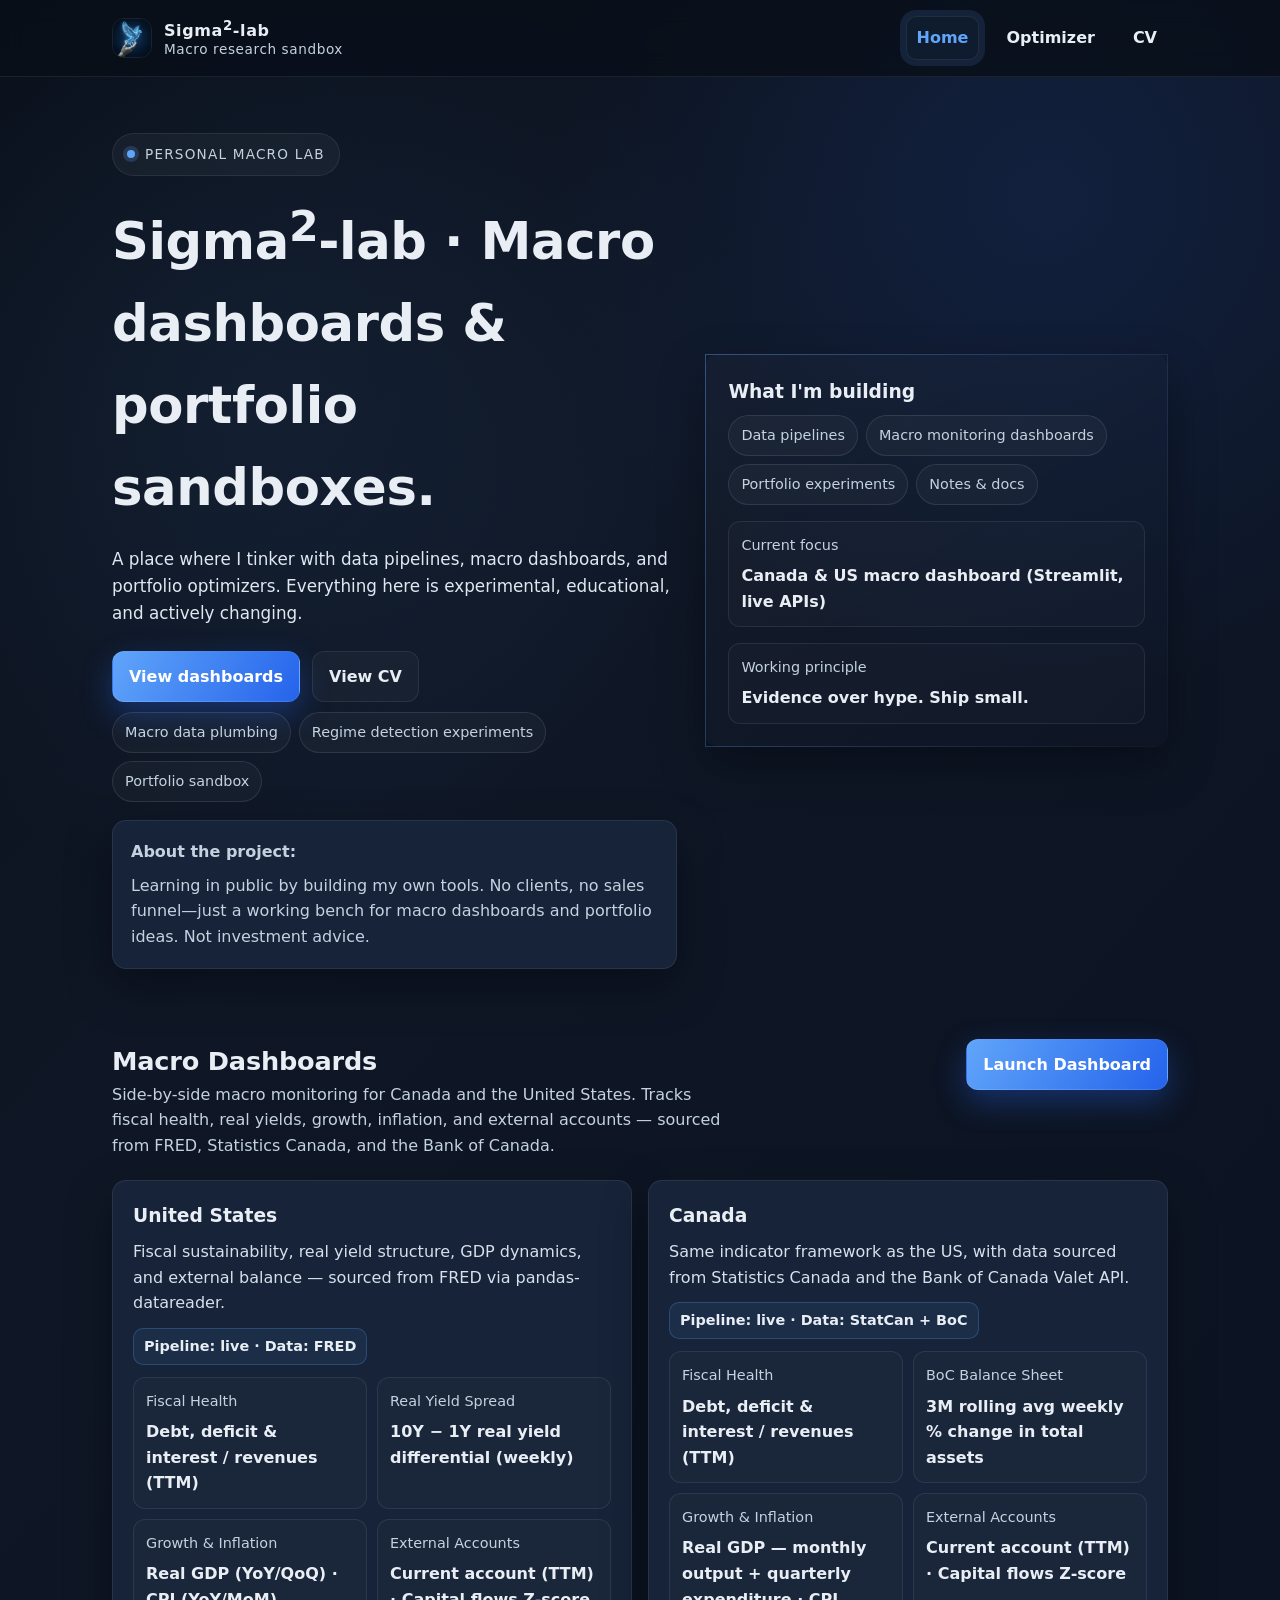
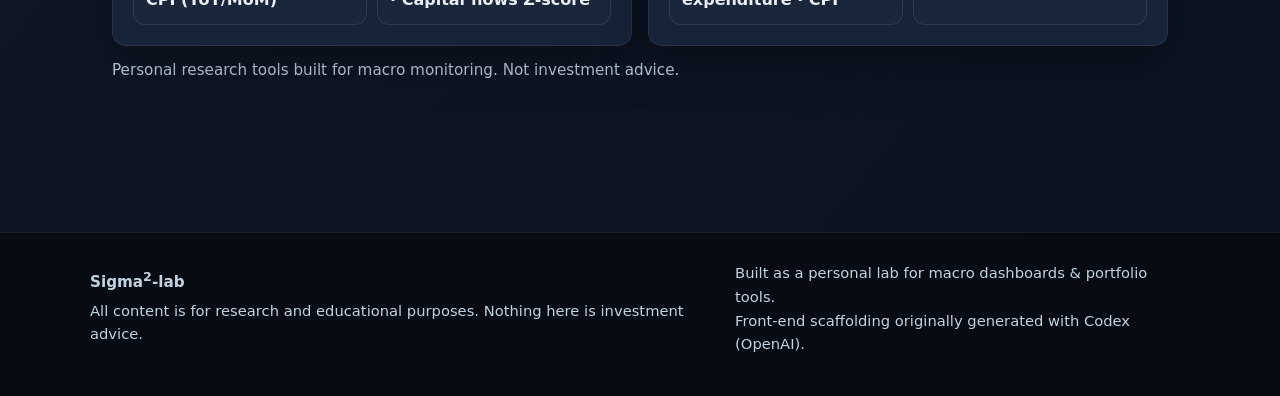
==== commit 5f0077e3: "Use superscript for Sigma²-lab branding across all pages Co-Authored-By: Claude Sonnet 4.6 <noreply@" ====
--- a/index.html
+++ b/index.html
@@ -3,16 +3,16 @@
 <head>
   <meta charset="UTF-8" />
   <meta name="viewport" content="width=device-width, initial-scale=1" />
-  <title>Sigma2-lab | Personal Macro Sandbox</title>
+  <title>Sigma²-lab | Personal Macro Sandbox</title>
   <link rel="stylesheet" href="styles.css" />
 </head>
 <body data-page="home">
   <header>
     <div class="nav" id="siteNav">
       <a class="logo" href="index.html#home">
-        <img src="logo.PNG" alt="Sigma2-lab Logo" class="logo-img" />
+        <img src="logo.PNG" alt="Sigma²-lab Logo" class="logo-img" />
         <div>
-          <span class="brand">Sigma2-lab</span>
+          <span class="brand">Sigma<sup>2</sup>-lab</span>
           <span class="tagline">Macro research sandbox</span>
         </div>
       </a>
@@ -29,7 +29,7 @@
     <section class="hero" id="home">
       <div>
         <div class="eyebrow"><span class="dot"></span><span>Personal macro lab</span></div>
-        <h1>Sigma2-lab · Macro dashboards & portfolio sandboxes.</h1>
+        <h1>Sigma<sup>2</sup>-lab · Macro dashboards & portfolio sandboxes.</h1>
         <p class="lede">A place where I tinker with data pipelines, macro dashboards, and portfolio optimizers. Everything here is experimental, educational, and actively changing.</p>
         <div class="hero-cta">
           <a class="btn btn-primary" href="https://macrodashboard-3djgtnt967kzuv53mbqwgt.streamlit.app" target="_blank" rel="noopener">View dashboards</a>
@@ -134,7 +134,7 @@
   <footer>
     <div class="nav" style="padding: 0; max-width: 1100px;">
       <div>
-        <strong>Sigma2-lab</strong>
+        <strong>Sigma<sup>2</sup>-lab</strong>
         <div class="help">All content is for research and educational purposes. Nothing here is investment advice.</div>
       </div>
       <div class="help">Built as a personal lab for macro dashboards & portfolio tools.<br>
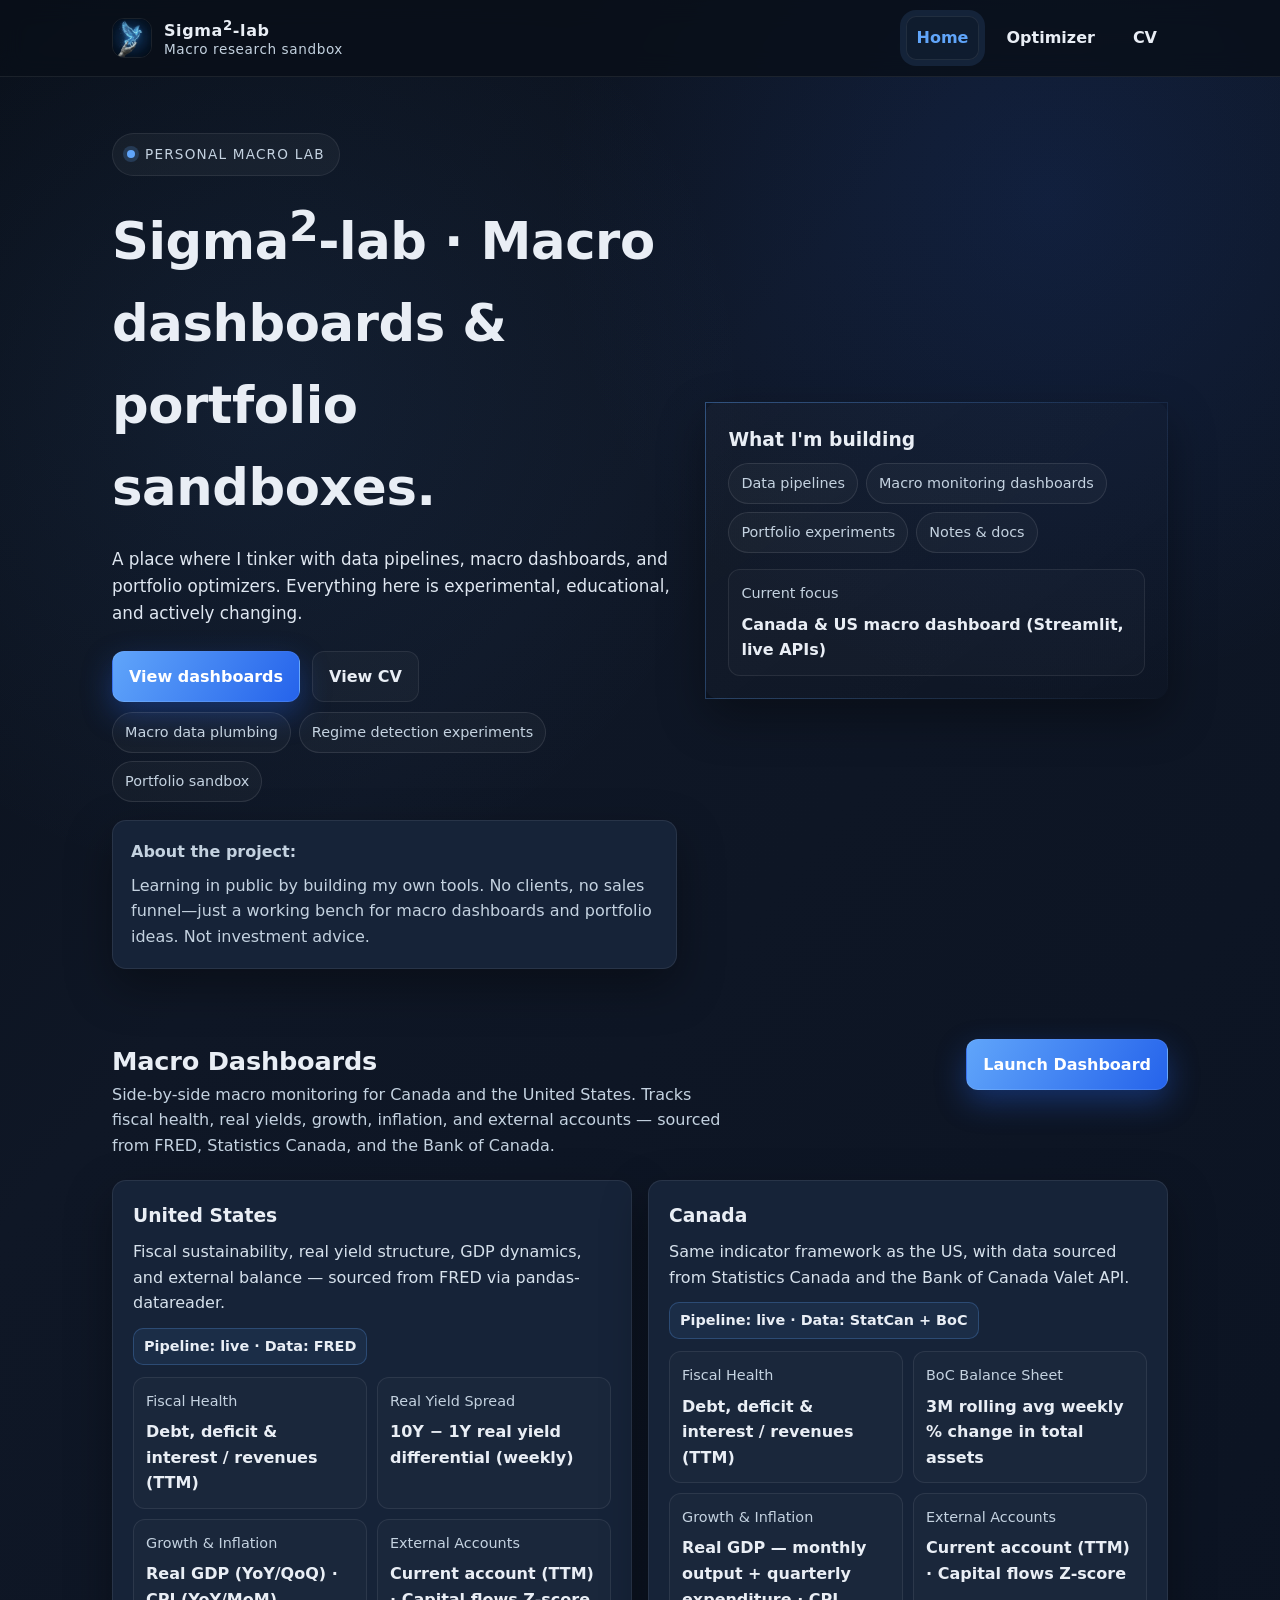
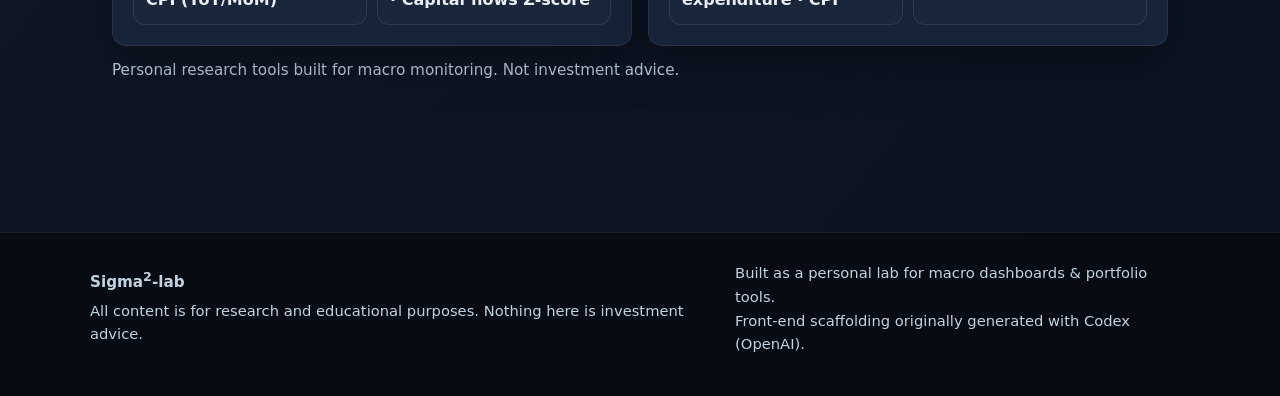
==== commit 0295bf3b: "Minor content updates to index page Co-Authored-By: Claude Sonnet 4.6 <noreply@anthropic.com>" ====
--- a/index.html
+++ b/index.html
@@ -59,10 +59,6 @@
           <div class="tile">
             <div class="label">Current focus</div>
             <div class="value">Canada & US macro dashboard (Streamlit, live APIs)</div>
-          </div>
-          <div class="tile">
-            <div class="label">Working principle</div>
-            <div class="value">Evidence over hype. Ship small.</div>
           </div>
         </div>
       </div>
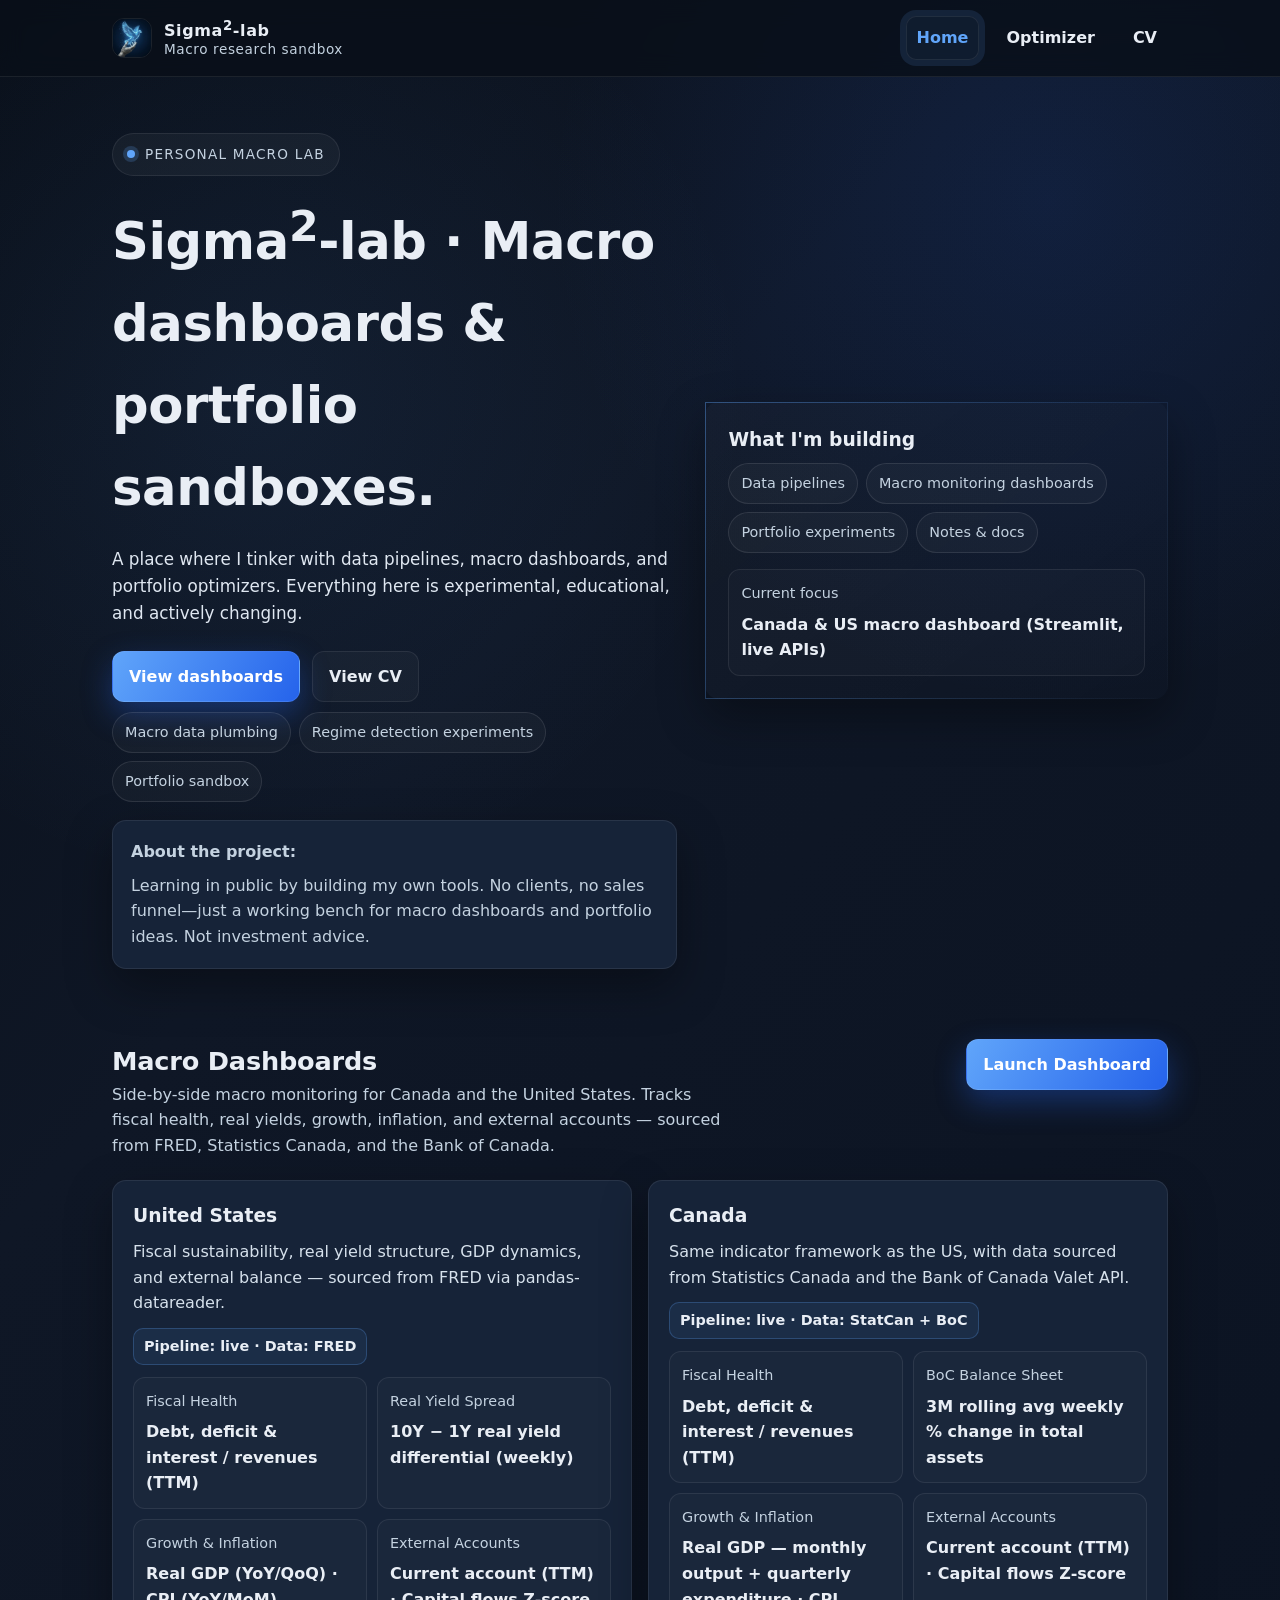
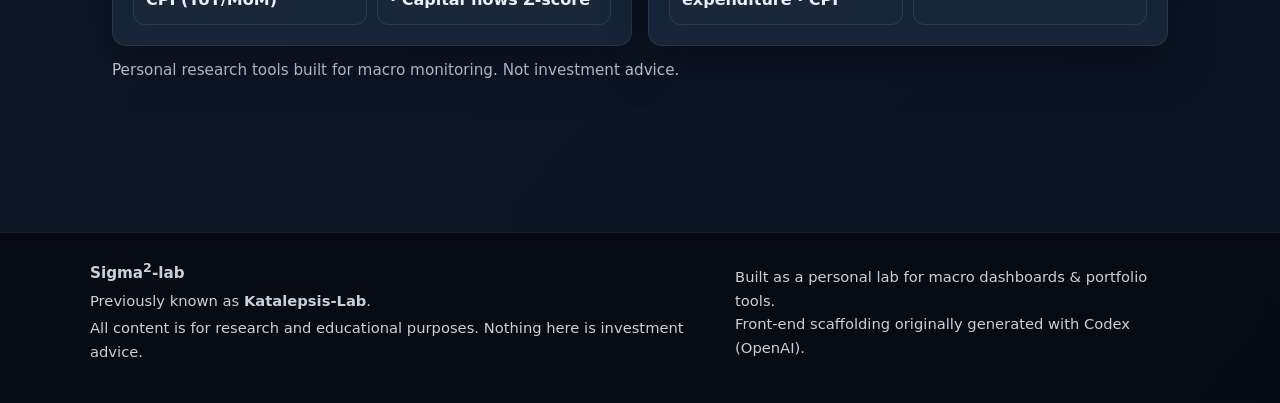
==== commit fd1581af: "Restore index.html as redirect to home.html for GitHub Pages root Co-Authored-By: Claude Sonnet 4.6 " ====
--- a/index.html
+++ b/index.html
@@ -2,142 +2,11 @@
 <html lang="en">
 <head>
   <meta charset="UTF-8" />
-  <meta name="viewport" content="width=device-width, initial-scale=1" />
-  <title>Sigma²-lab | Personal Macro Sandbox</title>
-  <link rel="stylesheet" href="styles.css" />
+  <meta http-equiv="refresh" content="0; url=home.html" />
+  <link rel="canonical" href="https://sigma2-lab.github.io/home.html" />
+  <title>Sigma²-lab</title>
 </head>
-<body data-page="home">
-  <header>
-    <div class="nav" id="siteNav">
-      <a class="logo" href="index.html#home">
-        <img src="logo.PNG" alt="Sigma²-lab Logo" class="logo-img" />
-        <div>
-          <span class="brand">Sigma<sup>2</sup>-lab</span>
-          <span class="tagline">Macro research sandbox</span>
-        </div>
-      </a>
-      <button class="nav-toggle" aria-label="Toggle navigation" id="navToggle">Menu</button>
-      <nav class="nav-links" aria-label="Primary">
-        <a class="nav-link" data-page="home" href="index.html#home">Home</a>
-        <a class="nav-link" data-page="optimizer" href="optimizer.html">Optimizer</a>
-        <a class="nav-link" data-page="cv" href="cv.html">CV</a>
-      </nav>
-    </div>
-  </header>
-
-  <main>
-    <section class="hero" id="home">
-      <div>
-        <div class="eyebrow"><span class="dot"></span><span>Personal macro lab</span></div>
-        <h1>Sigma<sup>2</sup>-lab · Macro dashboards & portfolio sandboxes.</h1>
-        <p class="lede">A place where I tinker with data pipelines, macro dashboards, and portfolio optimizers. Everything here is experimental, educational, and actively changing.</p>
-        <div class="hero-cta">
-          <a class="btn btn-primary" href="https://macrodashboard-3djgtnt967kzuv53mbqwgt.streamlit.app" target="_blank" rel="noopener">View dashboards</a>
-          <a class="btn" href="cv.html">View CV</a>
-        </div>
-        <div class="chips">
-          <span class="pill">Macro data plumbing</span>
-          <span class="pill">Regime detection experiments</span>
-          <span class="pill">Portfolio sandbox</span>
-        </div>
-        <div class="about-block">
-          <strong>About the project:</strong>
-          <p style="margin: 8px 0 0;">Learning in public by building my own tools. No clients, no sales funnel—just a working bench for macro dashboards and portfolio ideas. Not investment advice.</p>
-        </div>
-      </div>
-      <div class="panel hero-panel">
-        <div>
-          <h3 style="margin: 0 0 8px;">What I'm building</h3>
-          <div class="chips">
-            <span class="pill">Data pipelines</span>
-            <span class="pill">Macro monitoring dashboards</span>
-            <span class="pill">Portfolio experiments</span>
-            <span class="pill">Notes & docs</span>
-          </div>
-        </div>
-        <div class="grid-two">
-          <div class="tile">
-            <div class="label">Current focus</div>
-            <div class="value">Canada & US macro dashboard (Streamlit, live APIs)</div>
-          </div>
-        </div>
-      </div>
-    </section>
-
-    <section id="dashboards">
-      <div class="section-header">
-        <div>
-          <h2>Macro Dashboards</h2>
-          <p>Side-by-side macro monitoring for Canada and the United States. Tracks fiscal health, real yields, growth, inflation, and external accounts — sourced from FRED, Statistics Canada, and the Bank of Canada.</p>
-        </div>
-        <a class="btn btn-primary" href="https://macrodashboard-3djgtnt967kzuv53mbqwgt.streamlit.app" target="_blank" rel="noopener">Launch Dashboard</a>
-      </div>
-
-      <div class="cards">
-        <article class="card">
-          <h3>United States</h3>
-          <p>Fiscal sustainability, real yield structure, GDP dynamics, and external balance — sourced from FRED via pandas-datareader.</p>
-          <span class="status">Pipeline: live · Data: FRED</span>
-          <div class="tiles">
-            <div class="tile">
-              <div class="label">Fiscal Health</div>
-              <div class="value">Debt, deficit & interest / revenues (TTM)</div>
-            </div>
-            <div class="tile">
-              <div class="label">Real Yield Spread</div>
-              <div class="value">10Y − 1Y real yield differential (weekly)</div>
-            </div>
-            <div class="tile">
-              <div class="label">Growth & Inflation</div>
-              <div class="value">Real GDP (YoY/QoQ) · CPI (YoY/MoM)</div>
-            </div>
-            <div class="tile">
-              <div class="label">External Accounts</div>
-              <div class="value">Current account (TTM) · Capital flows Z-score</div>
-            </div>
-          </div>
-        </article>
-
-        <article class="card">
-          <h3>Canada</h3>
-          <p>Same indicator framework as the US, with data sourced from Statistics Canada and the Bank of Canada Valet API.</p>
-          <span class="status">Pipeline: live · Data: StatCan + BoC</span>
-          <div class="tiles">
-            <div class="tile">
-              <div class="label">Fiscal Health</div>
-              <div class="value">Debt, deficit & interest / revenues (TTM)</div>
-            </div>
-            <div class="tile">
-              <div class="label">BoC Balance Sheet</div>
-              <div class="value">3M rolling avg weekly % change in total assets</div>
-            </div>
-            <div class="tile">
-              <div class="label">Growth & Inflation</div>
-              <div class="value">Real GDP — monthly output + quarterly expenditure · CPI</div>
-            </div>
-            <div class="tile">
-              <div class="label">External Accounts</div>
-              <div class="value">Current account (TTM) · Capital flows Z-score</div>
-            </div>
-          </div>
-        </article>
-      </div>
-
-      <div class="note">Personal research tools built for macro monitoring. Not investment advice.</div>
-    </section>
-  </main>
-
-  <footer>
-    <div class="nav" style="padding: 0; max-width: 1100px;">
-      <div>
-        <strong>Sigma<sup>2</sup>-lab</strong>
-        <div class="help">All content is for research and educational purposes. Nothing here is investment advice.</div>
-      </div>
-      <div class="help">Built as a personal lab for macro dashboards & portfolio tools.<br>
-        Front-end scaffolding originally generated with Codex (OpenAI).</div>
-    </div>
-  </footer>
-
-  <script src="nav.js"></script>
+<body>
+  <p>Redirecting… <a href="home.html">Click here if not redirected.</a></p>
 </body>
-</html>+</html>
